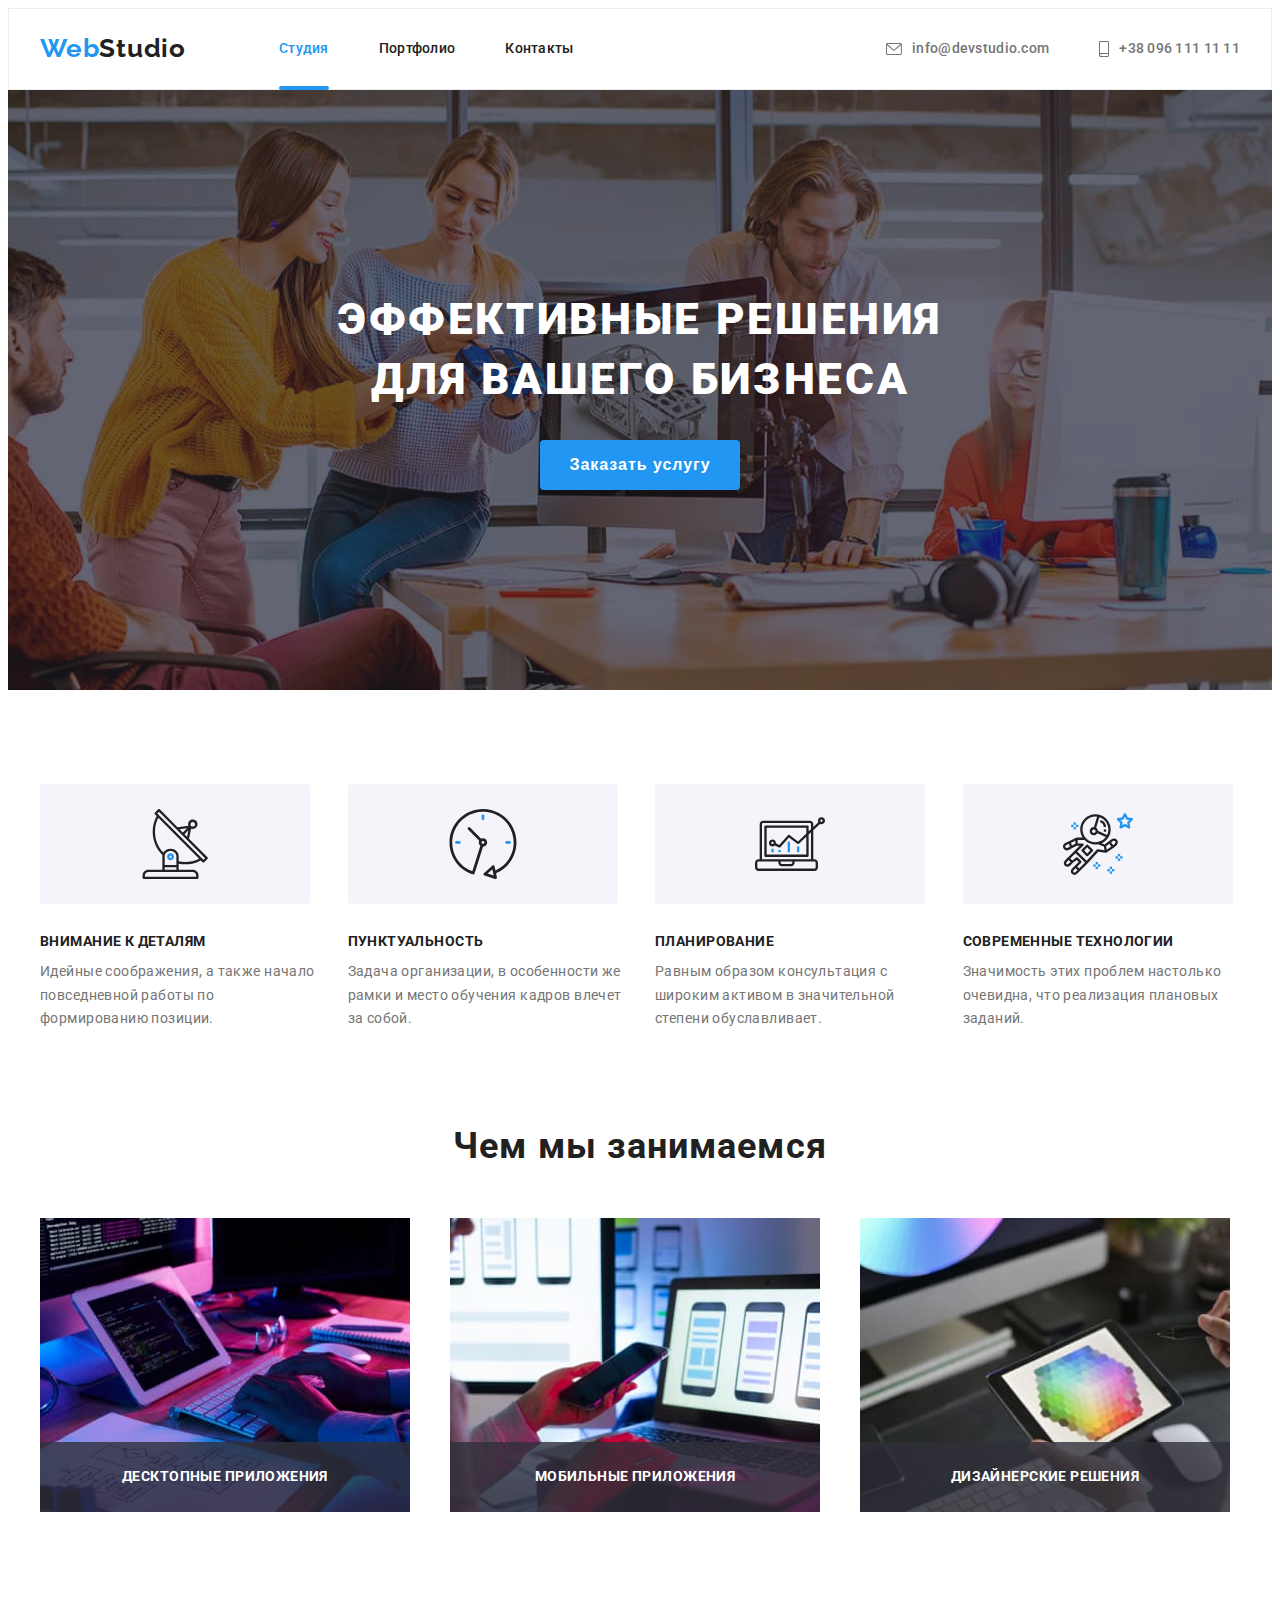
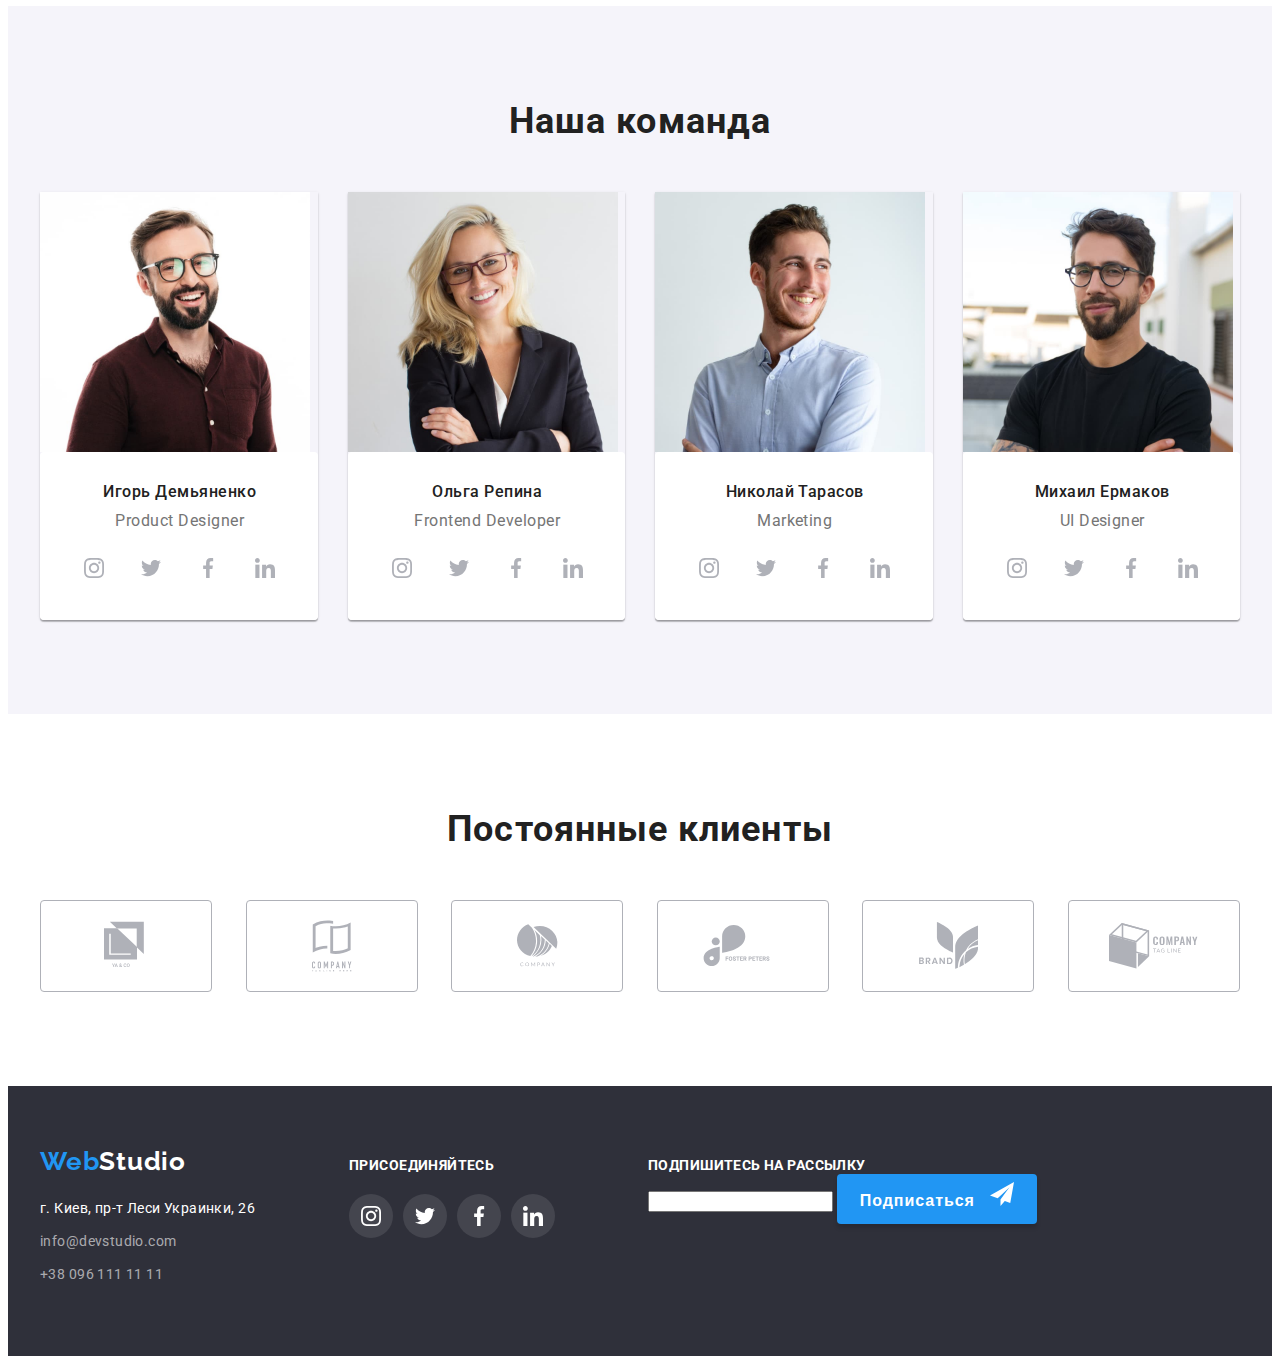
==== index.html @ 604c95b8 "ДЗ 6" ====
<!DOCTYPE html>
<html lang="ru">

<head>
    <meta charset="UTF-8">
    <meta name="viewport" content="width=device-width, initial-scale=1.0" />
    <title>Вебстудия</title>
    <link rel="preconnect" href="https://fonts.gstatic.com">
    <link href="https://fonts.googleapis.com/css2?family=Raleway:wght@700&family=Roboto:wght@400;500;700;900&display=swap"
        rel="stylesheet">
    <link rel="stylesheet" href="https://cdnjs.cloudflare.com/ajax/libs/modern-normalize/1.0.0/modern-normalize.min.css"
        integrity="sha512-ISS7cAi1PEhQ8jnbJpJZMd29NlhNj4AWYyLOSp2CE/CsHxTCu+r+t0D2yoJudVrd0/8fTVPUVDzY5Tvli75u/g=="
        crossorigin="anonymous" />
    <link rel="stylesheet" href="./css/styles.css">
</head>

<body>
    <!--Шапка сайта-->
    <header class="header">
        <div class="container">
            <nav class="navigation">
                <a class="logo icon link" href="/" lang="en">Web<span class="logo-black">Studio</span></a>
                    <ul class="site-nav list">
                        <li class="head-item"><a class="nav-link link current" href="">Студия</a></li>
                        <li class="head-item"><a class="nav-link link" href="./portfolio.html">Портфолио</a></li>
                        <li class="head-item"><a class="nav-link link" href="">Контакты</a></li>
                    </ul>
            </nav>
                <ul class="contacts list">
                    <li class="head-item">
                        <a class="mail-link link" href="mailto:info@devstudio.com">
                            <svg class="logo-img" width="16px" height="12px">
                                <use href="./images/icons.svg#icon-mail"></use>
                            </svg>  info@devstudio.com</a>
                    </li>
                    <li class="head-item">
                        <a class="tel-link link" href="tel:+380961111111">
                            <svg class="logo-img" width="10px" height="16px">
                                <use href="./images/icons.svg#icon-tel"></use>
                            </svg >  +38 096 111 11 11</a>
                    </li>
                </ul>
        </div>
    </header>
    <main>
        <!--Hero-->
        <section class="hero">
                <div class="container">
                    <h1 class="hero-title">Эффективные решения для вашего бизнеса</h1>
                    <button class="hero-btn button" type="button" data-modal-open>Заказать услугу</button>
                </div>
        </section>
        <!--Преимущества-->
        <section class="advantages section">
            <div class="container">
                <h2 class="visually-hidden">Преимущества</h2>
                <ul class="features list">
                    <li class="features-list">
                        <div class="feature-icons">
                            <svg class="feature-logo">
                                <use href="./images/icons.svg#icon-satellite"></use>
                            </svg>
                        </div>
                        <h3 class="feature-title">Внимание к деталям</h3>
                        <p class="description">Идейные соображения, а также начало повседневной работы по формированию позиции.</p>
                    </li>
                    <li class="features-list">
                        <div class="feature-icons">
                            <svg class="feature-logo">
                                <use href="./images/icons.svg#icon-clock"></use>
                            </svg>
                        </div>
                        <h3 class="feature-title">Пунктуальность</h3>
                        <p class="description">Задача организации, в особенности же рамки и место обучения кадров влечет за собой.</p>
                    </li>
                    <li class="features-list">
                        <div class="feature-icons">
                            <svg class="feature-logo">
                                <use href="./images/icons.svg#icon-diagram"></use>
                            </svg>
                        </div>
                        <h3 class="feature-title">Планирование</h3>
                        <p class="description">Равным образом консультация с широким активом в значительной степени обуславливает.</p>
                    </li>
                    <li class="features-list">
                        <div class="feature-icons">
                            <svg class="feature-logo">
                                <use href="./images/icons.svg#icon-astronaut"></use>
                            </svg>
                        </div>
                        <h3 class="feature-title">Современные технологии</h3>
                        <p class="description">Значимость этих проблем настолько очевидна, что реализация плановых заданий.</p>
                    </li>
                </ul>
            </div>
        </section>
        <!--Чем мы занимаемся-->
        <section class="services">
            <div class="container">
                <h2 class="subtitle title">Чем мы занимаемся</h2>
                    <ul class="services-list list">
                        <li class="services-list-item">
                            <div class="services-card">
                                <img class="services-list-img" src="./images/img.jpg" alt="Разработчик пишет код" width="370" height="294">
                                <p class="services-list-item-text">Десктопные приложения</p>
                            </div>
                        </li>
                        <li class="services-list-item">
                            <div class="services-card">
                                <img class="services-list-img" src="./images/img(1).jpg" alt="Разработчик адаптирует код для телефона" width="370" height="294">
                                <p class="services-list-item-text">Мобильные приложения</p>
                            </div>
                        </li>
                        <li class="services-list-item">
                            <div class="services-card">
                                <img class="services-list-img" src="./images/img(2).jpg" alt="Разработчик адаптирует код для планшета" width="370" height="294">
                                <p class="services-list-item-text">Дизайнерские решения</p>
                            </div>
                        </li>
                    </ul>
            </div>
        </section>
        <!--Наша команда-->
        <section class="team">
            <div class="container">
                <h2 class="title-team title">Наша команда</h2>
                <ul class="team-list list">
                    <li class="team-list-item">
                        <img class="team-list-img" src="./images/img(3).jpg" alt="Игорь" width="270" height="260">
                            <div class="team-list-item-description">
                                <h3 class="team-list-title">Игорь Демьяненко</h3>
                                <p class="team-list-position" lang="en">Product Designer</p>
                                <ul class="social-list list">
                                    <li class="social-list-item">
                                        <a href="" class="social-list-link soc-link">
                                            <svg class="social-list-icon" width="20px" height="20px">
                                                <use href="./images/icons.svg#icon-instagram"></use>
                                            </svg>
                                        </a>
                                    </li>
                                    <li class="social-list-item">
                                        <a href="" class="social-list-link soc-link">
                                            <svg class="social-list-icon" width="20px" height="20px">
                                                <use href="./images/icons.svg#icon-twitter"></use>
                                            </svg>
                                        </a>
                                    </li>
                                    <li class="social-list-item">
                                        <a href="" class="social-list-link soc-link">
                                            <svg class="social-list-icon" width="20px" height="20px">
                                                <use href="./images/icons.svg#icon-facebook"></use>
                                            </svg>
                                        </a>
                                    </li>
                                    <li class="social-list-item">
                                        <a href="" class="social-list-link soc-link">
                                            <svg class="social-list-icon" width="20px" height="20px">
                                                <use href="./images/icons.svg#icon-linkedin"></use>
                                            </svg>
                                        </a>
                                    </li>
                                </ul>
                            </div>
                    </li>
                    <li class="team-list-item">
                        <img class="team-list-img" src="./images/img(4).jpg" alt="Ольга" width="270" height="260">
                            <div class="team-list-item-description">
                                <h3 class="team-list-title">Ольга Репина</h3>
                                <p class="team-list-position" lang="en">Frontend Developer</p>
                                <ul class="social-list list">
                                    <li class="social-list-item">
                                        <a href="" class="social-list-link soc-link">
                                            <svg class="social-list-icon" width="20px" height="20px">
                                                <use href="./images/icons.svg#icon-instagram"></use>
                                            </svg>
                                        </a>
                                    </li>
                                    <li class="social-list-item">
                                        <a href="" class="social-list-link soc-link">
                                            <svg class="social-list-icon" width="20px" height="20px">
                                                <use href="./images/icons.svg#icon-twitter"></use>
                                            </svg>
                                        </a>
                                    </li>
                                    <li class="social-list-item">
                                        <a href="" class="social-list-link soc-link">
                                            <svg class="social-list-icon" width="20px" height="20px">
                                                <use href="./images/icons.svg#icon-facebook"></use>
                                            </svg>
                                        </a>
                                    </li>
                                    <li class="social-list-item">
                                        <a href="" class="social-list-link soc-link">
                                            <svg class="social-list-icon" width="20px" height="20px">
                                                <use href="./images/icons.svg#icon-linkedin"></use>
                                            </svg>
                                        </a>
                                    </li>
                                </ul>
                            </div>
                    </li>
                    <li class="team-list-item">
                        <img class="team-list-img" src="./images/img(5).jpg" alt="Николай" width="270" height="260">
                            <div class="team-list-item-description">
                                <h3 class="team-list-title">Николай Тарасов</h3>
                                <p class="team-list-position" lang="en">Marketing</p>
                                <ul class="social-list list">
                                    <li class="social-list-item">
                                        <a href="" class="social-list-link soc-link">
                                            <svg class="social-list-icon" width="20px" height="20px">
                                                <use href="./images/icons.svg#icon-instagram"></use>
                                            </svg>
                                        </a>
                                    </li>
                                    <li class="social-list-item">
                                        <a href="" class="social-list-link soc-link">
                                            <svg class="social-list-icon" width="20px" height="20px">
                                                <use href="./images/icons.svg#icon-twitter"></use>
                                            </svg>
                                        </a>
                                    </li>
                                    <li class="social-list-item">
                                        <a href="" class="social-list-link soc-link">
                                            <svg class="social-list-icon" width="20px" height="20px">
                                                <use href="./images/icons.svg#icon-facebook"></use>
                                            </svg>
                                        </a>
                                    </li>
                                    <li class="social-list-item">
                                        <a href="" class="social-list-link soc-link">
                                            <svg class="social-list-icon" width="20px" height="20px">
                                                <use href="./images/icons.svg#icon-linkedin"></use>
                                            </svg>
                                        </a>
                                    </li>
                                </ul>
                            </div>
                    </li>
                    <li class="team-list-item">
                        <img class="team-list-img" src="./images/img(6).jpg" alt="Михаил" width="270" height="260">
                            <div class="team-list-item-description">
                                <h3 class="team-list-title">Михаил Ермаков</h3>
                                <p class="team-list-position" lang="en">UI Designer</p>
                                <ul class="social-list list">
                                    <li class="social-list-item">
                                        <a href="" class="social-list-link soc-link">
                                            <svg class="social-list-icon" width="20px" height="20px">
                                                <use href="./images/icons.svg#icon-instagram"></use>
                                            </svg>
                                        </a>
                                    </li>
                                    <li class="social-list-item">
                                        <a href="" class="social-list-link soc-link">
                                            <svg class="social-list-icon" width="20px" height="20px">
                                                <use href="./images/icons.svg#icon-twitter"></use>
                                            </svg>
                                        </a>
                                    </li>
                                    <li class="social-list-item">
                                        <a href="" class="social-list-link soc-link">
                                            <svg class="social-list-icon" width="20px" height="20px">
                                                <use href="./images/icons.svg#icon-facebook"></use>
                                            </svg>
                                        </a>
                                    </li>
                                    <li class="social-list-item">
                                        <a href="" class="social-list-link soc-link">
                                            <svg class="social-list-icon" width="20px" height="20px">
                                                <use href="./images/icons.svg#icon-linkedin"></use>
                                            </svg>
                                        </a>
                                    </li>
                                </ul>
                            </div>
                    </li>
                </ul>
            </div>
        </section>
        <!--Постояныые клиенты-->
        <section class="clients">
            <div class="container">
                <h2 class="title-clients title">Постоянные клиенты</h2>
                <ul class="clients-list list">
                    <li class="clients-list-icon">
                        <a class="clients-icon-link link" href="">
                            <svg class="clients-logo" width="44px" height="50px">
                                <use href="./images/icons.svg#icon-logo-1"></use>
                            </svg>
                        </a>
                    </li>
                    <li class="clients-list-icon">
                        <a class="clients-icon-link link" href="">
                            <svg class="clients-logo" width="40px" height="52px">
                                <use href="./images/icons.svg#icon-logo-2"></use>
                            </svg>
                        </a>
                    </li>
                    <li class="clients-list-icon">
                        <a class="clients-icon-link link" href="">
                            <svg class="clients-logo" width="41px" height="43px">
                                <use href="./images/icons.svg#icon-logo-3"></use>
                            </svg>
                        </a>
                    </li>
                    <li class="clients-list-icon">
                        <a class="clients-icon-link link" href="">
                            <svg class="clients-logo" width="80px" height="42px">
                                <use href="./images/icons.svg#icon-logo-4"></use>
                            </svg>
                        </a>
                    </li>
                    <li class="clients-list-icon">
                        <a class="clients-icon-link link" href="">
                            <svg class="clients-logo" width="59px" height="47px">
                                <use href="./images/icons.svg#icon-logo-5"></use>
                            </svg>
                        </a>
                    </li>
                    <li class="clients-list-icon">
                        <a class="clients-icon-link link" href="">
                            <svg class="clients-logo" width="89px" height="46px">
                                <use href="./images/icons.svg#icon-logo-6"></use>
                            </svg>
                        </a>
                    </li>
                </ul>
            </div>
        </section>
    </main>
    <!--Подвал сайта-->
    <footer class="footer">
        <div class="footer-container container">
            <div class="left-side">
                <a class="logo link" href="" lang="en">Web<span class="logo-white">Studio</span></a>
                <address class="address">
                    <ul class="footer-contacts list">
                        <li class="footer-contacts-list"><a class="footer-adress white link" href="https://goo.gl/maps/LXZm2R2SJm3Z9BvE9">г. Киев, пр-т Леси Украинки, 26</a></li>
                        <li class="footer-contacts-list"><a class="footer-adress link" href="mailto:info@devstudio.com" lang="en">info@devstudio.com</a></li>
                        <li class="footer-contacts-list"><a class="footer-adress link" href="tel:+380961111111">+38 096 111 11 11</a></li>
                    </ul>
                </address> 
            </div>
            <div class="right-side">
                <p class="footer-social-list">присоединяйтесь</p>
                <ul class="footer-social-list-icons list">
                    <li class="social-list-item">
                        <a href="" class="footer-social-list-link soc-link">
                            <svg class="social-list-icon" width="20px" height="20px">
                                <use href="./images/icons.svg#icon-instagram"></use>
                            </svg>
                        </a>
                    </li>
                    <li class="social-list-item">
                        <a href="" class="footer-social-list-link soc-link">
                            <svg class="social-list-icon" width="20px" height="20px">
                                <use href="./images/icons.svg#icon-twitter"></use>
                            </svg>
                        </a>
                    </li>
                    <li class="social-list-item">
                        <a href="" class="footer-social-list-link soc-link">
                            <svg class="social-list-icon" width="20px" height="20px">
                                <use href="./images/icons.svg#icon-facebook"></use>
                            </svg>
                        </a>
                    </li>
                    <li class="social-list-item">
                        <a href="" class="footer-social-list-link soc-link">
                            <svg class="social-list-icon" width="20px" height="20px">
                                <use href="./images/icons.svg#icon-linkedin"></use>
                            </svg>
                        </a>
                    </li>
                </ul>
            </div>
            <div class="footer-form">
                <b class="form-item">Подпишитесь на рассылку</b>
                <form>
                    <input type="email">
                    <label></label>
                    <button type="submit" class="footer-modal-btn hero-btn button">
                        <span>Подписаться</span>
                        <svg class="button-icon" width="24px" height="24px">
                            <use href="./images/icons.svg#icon-send"></use>
                        </svg>
                    </button>
                </form>
            </div>
        </div>
    </footer>
    <div class="backdrop is-hidden" data-modal>
        <div class="modal">
            <button type="button" class="modal-btn-close" data-modal-close>
                <svg class="btn-close" width="11px" height="11px">
                    <use href="./images/icons.svg#icon-close"></use>
                </svg>
            </button>
            <b class="modal-text">Оставьте свои данные, мы вам перезвоним</b>
            <form action="#" class="modal-form">
                <label class="modal-form-field" for="">
                    Имя
                    <span class="modal-form-input-wrapper">
                        <input type="text" name="user-name" class="modal-form-input" required minlength="2">
                        <svg class="form-icon" width="18px" height="18px">
                            <use href="./images/icons.svg#icon-form-name"></use>
                        </svg>
                    </span>
                </label>
                <label class="modal-form-field" for="">
                    Телефон
                    <span class="modal-form-input-wrapper">
                        <input type="tel" name="user-phone" class="modal-form-input" required pattern="[0-9]{3}-[0-9]{3}-[0-9]{2}-[0-9]{2}"
                            title="096-111-11-11">
                        <svg class="form-icon" width="18px" height="18px">
                            <use href="./images/icons.svg#icon-form-phone"></use>
                        </svg>
                    </span>
                </label>
                <label class="modal-form-field" for="">
                    Почта
                    <span class="modal-form-input-wrapper">
                        <input type="email" name="user-mail" class="modal-form-input" required>
                        <svg class="form-icon" width="18px" height="18px">
                            <use href="./images/icons.svg#icon-form-email"></use>
                        </svg>
                    </span>
                </label>
                <label class="modal-form-field" for="">
                    Комментарий
                    <textarea name="user-message" id="" class="modal-form-message" placeholder="Введите текст"></textarea>
                </label>
                <input type="checkbox" id="user-term" name="user-term" class="modal-form-term visually-hidden">
                <label for="user-term" class="modal-form-check-desc">Соглашаюсь с рассылкой и принимаю <a href="" class="form-link">Условия договора</a></label>
                <button type="submit" class="modal-form-btn hero-btn button">Отправить</button>
            </form>
        </div>
    </div>
    <script src="./js/modal.js"></script>
</body>
</html>
---- css/styles.css ----
:root {
  --main-font: "Roboto", sans-serif;
  --secondary-font: "Raleway", sans-serif;
  --accent-color: #2196f3;
  --footer-color: #2f303a;
  --background-color: #ffffff;
  --font-color: #212121;
  --description-color: #757575;
  --secondary-background: #f5f4fa;
  --adress-color: rgba(255, 255, 255, 0.6);
  --border-cards: #eeeeee;
  --accent-padding-top: 94px;
  --accent-padding-bottom: 94px;
  --color-link: #afb1b8;
  --color-footer-link: rgba(255, 255, 255, 0.1);
  --color-border-header: #ececec;
  --color-hover-btn: #188ce8;
}
body {
  font-family: var(--main-font);
  background-color: var(--background-color);
}
h1,
h2,
h3,
h4,
h5,
h6,
p {
  margin: 0;
}
ul,
ol {
  margin: 0;
  padding: 0;
}
img {
  display: block;
}
.link {
  text-decoration: none;
}
.list {
  list-style: none;
}
.address {
  font-style: normal;
}
.visually-hidden {
  position: absolute !important;
  clip: rect(1px 1px 1px 1px); /* IE6, IE7 */
  clip: rect(1px, 1px, 1px, 1px);
  padding: 0 !important;
  border: 0 !important;
  height: 1px !important;
  width: 1px !important;
  overflow: hidden;
}
.container {
  width: 1200px;
  margin: 0 auto;
  padding-left: 15px;
  padding-right: 15px;
}
/*COMPONENTS*/
.logo {
  font-family: var(--secondary-font);
  font-weight: 700;
  font-size: 26px;
  line-height: 1.19;
  letter-spacing: 0.03em;
  color: var(--accent-color);
}
.button {
  font-size: 16px;
  line-height: 1.88;
  letter-spacing: 0.06em;
  cursor: pointer;
  border: none;
  border-radius: 4px;
}
.soc-link {
  display: flex;
  justify-content: center;
  align-items: center;
  border-radius: 50%;
  width: 44px;
  height: 44px;
}
/*END COMPONENTS*/

/*SITE NAV*/
.header {
  border: 1px solid var(--color-border-header);
}
.header .container {
  display: flex;
  align-items: center;
}
.navigation {
  display: flex;
  align-items: center;
}
.site-nav {
  display: flex;
  align-items: center;
}
.contacts {
  display: flex;
  justify-content: center;
  align-items: center;
  margin-left: auto;
}
.logo {
  margin-right: 93px;
}
.logo.icon {
  padding-top: 24px;
  padding-bottom: 25px;
}
.nav-link:hover,
.nav-link:focus {
  color: var(--accent-color);
}
.head-item:not(:last-child) {
  margin-right: 50px;
}
.logo-black {
  color: var(--font-color);
}
.nav-link {
  font-weight: 500;
  font-size: 14px;
  line-height: 1.14;
  letter-spacing: 0.02em;
  color: var(--font-color);
  padding: 32px 0px;
  display: block;
  transition: color 250ms cubic-bezier(0.4, 0, 0.2, 1);
}
.mail-link.link:hover,
.mail-link.link:focus,
.tel-link.link:hover,
.tel-link.link:focus {
  color: var(--accent-color);
}
.mail-link.link:hover .logo-img,
.mail-link.link:focus .logo-img {
  fill: var(--accent-color);
}
.tel-link.link:hover .logo-img,
.tel-link.link:focus .logo-img {
  fill: var(--accent-color);
}
.site-nav .link.current {
  color: var(--accent-color);
}
.current::after {
  content: "";
  display: block;
  position: absolute;
  left: 0;
  bottom: -1px;
  width: 100%;
  height: 4px;
  background-color: var(--accent-color);
  border-radius: 4px;
}
.head-item {
  position: relative;
}
.tel-link,
.mail-link {
  display: flex;
  align-items: center;
  font-weight: 500;
  font-size: 14px;
  line-height: 1.14;
  letter-spacing: 0.02em;
  color: var(--description-color);
  padding: 32px 0px;
  transition: color 250ms cubic-bezier(0.4, 0, 0.2, 1);
}
.logo-img {
  margin-right: 10px;
  fill: var(--description-color);
  transition: fill 250ms cubic-bezier(0.4, 0, 0.2, 1);
}
/*END SITE NAV*/

/*HERO*/
.hero {
  background-color: var(--footer-color);
  max-width: 1600px;
  padding-top: 200px;
  padding-bottom: 200px;
  text-align: center;
  margin-left: auto;
  margin-right: auto;
  background-image: linear-gradient(
      rgba(47, 48, 58, 0.4),
      rgba(47, 48, 58, 0.4)
    ),
    url(../images/bg-hero.jpg);
  background-position: center;
  background-repeat: no-repeat;
  background-size: cover;
  background-color: var(--footer-color);
}
.hero-title {
  font-weight: 900;
  font-size: 44px;
  line-height: 1.36;
  letter-spacing: 0.06em;
  color: var(--background-color);
  text-transform: uppercase;
  width: 696px;
  margin: 0 auto;
  margin-bottom: 30px;
}
.hero-btn {
  display: inline-block;
  font-weight: 700;
  background-color: var(--accent-color);
  color: var(--background-color);
  height: 50px;
  width: 200px;
  left: 700px;
  top: 430px;
  box-shadow: 0px 4px 4px 0px rgba(0, 0, 0, 0.15);
  transition: background-color 250ms cubic-bezier(0.4, 0, 0.2, 1);
}
.hero-btn:hover,
.hero-btn:focus {
  background-color: var(--color-hover-btn);
}
/*END HERO*/

/*FEATURES*/
.features {
  display: flex;
  align-items: center;
  margin-left: -30px;
  margin-top: -30px;
}
.features-list {
  flex-basis: calc(100% / 4 - 30px);
  margin-left: 30px;
  margin-top: 30px;
}
.feature-title {
  text-transform: uppercase;
  font-weight: 700;
  font-size: 14px;
  line-height: 1.14;
  letter-spacing: 0.03em;
  color: var(--font-color);
  margin-bottom: 10px;
}
.description {
  font-size: 14px;
  line-height: 1.71;
  letter-spacing: 0.03em;
  color: var(--description-color);
}
.advantages {
  padding-top: var(--accent-padding-top);
  padding-bottom: 47px;
}
.feature-logo {
  height: 70px;
  width: 70px;
}
.feature-icons {
  display: flex;
  justify-content: center;
  align-items: center;
  width: 270px;
  height: 120px;
  background: var(--secondary-background);
  border-radius: 4px;
  margin-bottom: 30px;
}
/*END FEATURES*/

/*SERVICES*/
.services {
  padding-top: 47px;
  padding-bottom: var(--accent-padding-bottom);
}
.services-list {
  display: flex;
  align-items: center;
  margin-left: -30px;
  margin-top: -30px;
}
.title {
  font-weight: 700;
  font-size: 36px;
  line-height: 1.17;
  letter-spacing: 0.03em;
  color: var(--font-color);
  text-align: center;
}
.subtitle {
  margin-bottom: 50px;
}
.services-list-item {
  flex-basis: calc(100% / 3 - 30px);
  margin-left: 30px;
  margin-top: 30px;
}
.services-card {
  position: relative;
}
.services-list-item-text {
  display: flex;
  justify-content: center;
  align-items: center;
  position: absolute;
  width: 370px;
  height: 70px;
  bottom: 0;
  left: 0;
  background-color: rgba(47, 48, 58, 0.8);
  color: var(--background-color);
  font-size: 14px;
  font-weight: 700;
  line-height: 1.14;
  letter-spacing: 0.03em;

  text-transform: uppercase;
}
/*END SERVICES*/

/*TEAM*/
.team {
  background-color: var(--secondary-background);
  padding-top: 94px;
  padding-bottom: var(--accent-padding-bottom);
}
.team-list {
  display: flex;
  align-items: center;
  margin-left: -30px;
  margin-top: -30px;
}
.title-team {
  margin-bottom: 50px;
}
.team-list-title {
  font-weight: 500;
  font-size: 16px;
  line-height: 1.19;
  letter-spacing: 0.03em;
  color: var(--font-color);
  margin-bottom: 10px;
}
.team-list-position {
  font-size: 16px;
  line-height: 1.19;
  letter-spacing: 0.03em;
  color: var(--description-color);
}
.team-list-item-description {
  padding: 30px 30px 30px 32px;
  text-align: center;
  background-color: var(--background-color);
  border-radius: 4px;
}
.team-list-item {
  flex-basis: calc(100% / 4 - 30px);
  margin-left: 30px;
  margin-top: 30px;
  box-shadow: 0px 1px 3px rgba(0, 0, 0, 0.12), 0px 1px 1px rgba(0, 0, 0, 0.14),
    0px 2px 1px rgba(0, 0, 0, 0.2);
  border-radius: 0px 0px 4px 4px;
}
.social-list {
  display: flex;
  align-items: center;
  justify-content: space-between;
  margin-top: 16px;
}
.social-list-link {
  background-color: var(--background-color);
  fill: var(--color-link);
  transition: fill 250ms cubic-bezier(0.4, 0, 0.2, 1),
    background-color 250ms cubic-bezier(0.4, 0, 0.2, 1);
}
.social-list-link:hover,
.social-list-link:focus {
  fill: var(--background-color);
  background-color: var(--accent-color);
}
/*END TEAM*/

/*CLIENTS*/
.clients-icon-link {
  display: flex;
  justify-content: center;
  align-items: center;
  width: 170px;
  height: 90px;
  background-color: var(--background-color);
  border: 1px solid var(--color-link);
  border-radius: 4px;
  fill: var(--color-link);
  transition: fill 250ms cubic-bezier(0.4, 0, 0.2, 1),
    border 250ms cubic-bezier(0.4, 0, 0.2, 1);
}
.clients-list {
  display: flex;
  justify-content: space-between;
  align-items: center;
  margin-top: 50px;
}
.clients {
  padding-top: var(--accent-padding-top);
  padding-bottom: var(--accent-padding-bottom);
}
.clients-icon-link:hover,
.clients-icon-link:focus {
  border: 1px solid var(--accent-color);
  fill: var(--accent-color);
}
/*END CLIENTS*/

/*FOOTER*/
.footer {
  background-color: var(--footer-color);
  padding-top: 60px;
  padding-bottom: 60px;
}
.footer-container {
  display: flex;
  align-items: baseline;
}
.logo-white {
  color: var(--background-color);
}
.footer-adress {
  font-size: 14px;
  line-height: 1.71;
  letter-spacing: 0.03em;
  color: var(--adress-color);
  transition: color 250ms cubic-bezier(0.4, 0, 0.2, 1);
}
.footer-adress:hover,
.footer-adress:focus {
  color: var(--background-color);
}
.footer-adress.white {
  color: var(--background-color);
}
.footer-contacts {
  margin-top: 20px;
}
.footer-contacts-list {
  margin-bottom: 9px;
}
.footer-adress:hover,
.footer-adress:focus {
  color: var(--accent-color);
}
.footer-social-list {
  font-size: 14px;
  font-weight: 700;
  line-height: 1.14;
  letter-spacing: 0.03em;
  color: var(--background-color);
  margin-bottom: 20px;
  text-transform: uppercase;
}
.right-side {
  width: 206px;
  height: 80px;
  margin-left: 70px;
}
.footer-social-list-icons {
  display: flex;
  align-items: center;
  justify-content: space-between;
}
.footer-social-list-link {
  background-color: var(--color-footer-link);
  fill: var(--background-color);
  transition: background-color 250ms cubic-bezier(0.4, 0, 0.2, 1);
}
.footer-social-list-link:hover,
.footer-social-list-link:focus {
  background-color: var(--accent-color);
}
.footer-form {
  height: 86px;
  width: 570px;
  margin-left: 93px;
}
.form-item {
  font-size: 14px;
  font-weight: 700;
  line-height: 1.14;
  letter-spacing: 0.03em;
  color: var(--background-color);
  text-transform: uppercase;
}
.button-icon {
  fill: var(--background-color);
  margin-left: 10px;
}
.footer-modal-btn {
}
/*END FOOTER*/

/*PORTFOLIO*/
.portfolio {
  padding-top: var(--accent-padding-top);
  padding-bottom: var(--accent-padding-bottom);
}
.portfolio-list {
  display: flex;
  align-items: center;
  justify-content: center;
  margin-bottom: 50px;
}
.modal-btn {
  font-weight: 500;
  color: var(--font-color);
  background-color: var(--secondary-background);
  height: 38px;
  width: 128px;
  left: 576px;
  top: 174px;
  transition: background-color 250ms cubic-bezier(0.4, 0, 0.2, 1),
    color 250ms cubic-bezier(0.4, 0, 0.2, 1),
    box-shadow 250ms cubic-bezier(0.4, 0, 0.2, 1);
}
.modal-btn:hover,
.modal-btn:focus {
  background-color: var(--accent-color);
  color: var(--background-color);
  box-shadow: 0px 3px 1px rgba(0, 0, 0, 0.1), 0px 1px 2px rgba(0, 0, 0, 0.08),
    0px 2px 2px rgba(0, 0, 0, 0.12);
}
.modal-btn.blue {
  background-color: var(--accent-color);
  color: var(--background-color);
  height: 38px;
  width: 73px;
  left: 495px;
  top: 174px;
  box-shadow: 0px 3px 1px rgba(0, 0, 0, 0.1), 0px 1px 2px rgba(0, 0, 0, 0.08),
    0px 2px 2px rgba(0, 0, 0, 0.12);
}
.projects-list-title {
  font-weight: 700;
  font-size: 18px;
  line-height: 2;
  letter-spacing: 0.06em;
  color: var(--font-color);
}
.projects-list-text {
  font-size: 16px;
  line-height: 1.88;
  letter-spacing: 0.03em;
  color: var(--description-color);
}
.portfolio-list-item:not(:last-child) {
  margin-right: 8px;
}
.projects-list {
  display: flex;
  align-items: center;
  flex-wrap: wrap;
  margin-left: -30px;
  margin-top: -30px;
}
.projects-list-card {
  flex-basis: calc(100% / 3 - 30px);
  margin-left: 30px;
  margin-top: 30px;
}
.projects-card {
  display: block;
}
.projects-card:hover,
.projects-card:focus {
  box-shadow: 0px 4px 4px 0px rgba(0, 0, 0, 0.25);
  transition: box-shadow 250ms cubic-bezier(0.4, 0, 0.2, 1);
}
.card {
  padding: 20px 24px;
  border-right: 1px solid var(--border-cards);
  border-bottom: 1px solid var(--border-cards);
  border-left: 1px solid var(--border-cards);
}
.overlay {
  position: absolute;
  top: 0;
  left: 0;
  height: 100%;
  background-color: rgba(33, 150, 243, 0.9);
  color: var(--background-color);
  font-size: 18px;
  line-height: 1.56;
  letter-spacing: 0.03em;
  text-align: left;
  padding: 63px 24px;
  overflow: auto;
  transform: translateY(100%);
  transition: transform 250ms cubic-bezier(0.4, 0, 0.2, 1);
}
.projects-card-overlay {
  position: relative;
  overflow: hidden;
}
.projects-card:hover .overlay,
.projects-card:focus .overlay {
  transform: translateY(0%);
}
/*END PORTFOLIO*/

/*Modal*/
.backdrop {
  position: fixed;
  top: 0;
  left: 0;
  width: 100vw;
  height: 100vh;
  background-color: rgba(0, 0, 0, 0.2);
  transition: all 250ms cubic-bezier(0.4, 0, 0.2, 1);
}
.modal {
  position: absolute;
  top: 50%;
  left: 50%;
  padding: 40px;
  transform: translate(-50%, -50%);
  height: 581px;
  width: 528px;
  border-radius: 4px;
  background-color: var(--background-color);
  box-shadow: 0px 4px 4px rgba(0, 0, 0, 0.25), 0px 1px 3px rgba(0, 0, 0, 0.12),
    0px 1px 1px rgba(0, 0, 0, 0.14), 0px 2px 1px rgba(0, 0, 0, 0.2);
}
.modal-btn-close {
  position: absolute;
  top: 8px;
  right: 8px;
  width: 30px;
  height: 30px;
  background-color: var(--background-color);
  border: 1px solid rgba(0, 0, 0, 0.1);
  border-radius: 50%;
  cursor: pointer;
}
.is-hidden {
  opacity: 0;
  visibility: hidden;
  pointer-events: none;
}
.modal-form {
  display: flex;
  flex-direction: column;
}
.modal-text {
  font-size: 20px;
  font-weight: 700;
  line-height: 1.15;
  letter-spacing: 0.03em;
  text-align: center;
  color: var(--font-color);
  padding-bottom: 2px;
}
.modal-form-input {
  width: 100%;
  height: 40px;
  border: 1px solid rgba(33, 33, 33, 0.2);
  border-radius: 4px;
  padding-left: 42px;
  transition: border-color 250ms cubic-bezier(0.4, 0, 0.2, 1);
}
.modal-form-input:focus {
  outline: none;
  border-color: var(--accent-color);
}
.form-icon {
  position: absolute;
  display: block;
  top: 50%;
  left: 12px;
  transform: translateY(-50%);
  transition: fill 250ms cubic-bezier(0.4, 0, 0.2, 1);
}
.modal-form-input:focus + .form-icon {
  fill: var(--accent-color);
}
.modal-form-input-wrapper {
  position: relative;
  display: block;
  margin-top: 4px;
}
.modal-form-field {
  font-size: 12px;
  line-height: 1.17;
  letter-spacing: 0.01em;
  color: var(--description-color);
  margin-top: 10px;
}
.modal-form-message {
  width: 100%;
  height: 120px;
  border: 1px solid rgba(33, 33, 33, 0.2);
  border-radius: 4px;
  padding: 12px 16px;
  resize: none;
  margin-top: 4px;
  transition: border-color 250ms cubic-bezier(0.4, 0, 0.2, 1);
  margin-bottom: 20px;
}
.modal-form-message::placeholder {
  font-size: 12px;
  font-weight: 400;
  line-height: 1.17;
  letter-spacing: 0.01em;
  color: rgba(117, 117, 117, 0.5);
}
.modal-form-message:focus {
  outline: none;
  border-color: var(--accent-color);
}
.modal-form-check-desc::before {
  display: inline-block;
  content: "";
  width: 16px;
  height: 15px;
  border: 2px solid var(--font-color);
  border-radius: 4px;
  cursor: pointer;
  margin-right: 8px;
  transition: border 250ms cubic-bezier(0.4, 0, 0.2, 1);
}
.modal-form-term:checked + .modal-form-check-desc::before {
  background-image: url(../images/icon-check.svg);
  background-color: var(--accent-color);
  background-position: center;
  border-color: var(--accent-color);
  box-shadow: 0px 1px 3px rgba(0, 0, 0, 0.12), 0px 1px 1px rgba(0, 0, 0, 0.14),
    0px 2px 1px rgba(0, 0, 0, 0.2);
}
.modal-form-term:focus + .modal-form-check-desc::before {
  border: 2px solid var(--accent-color);
}
.modal-form-check-desc {
  font-size: 14px;
  line-height: 1.71;
  letter-spacing: 0.03em;
  color: var(--description-color);
}
.modal-form-btn {
  align-self: center;
  margin-top: 30px;
}
.modal-form-btn:hover,
.modal-form-btn:focus {
  background-color: var(--color-hover-btn);
}
.form-link {
  color: var(--accent-color);
}
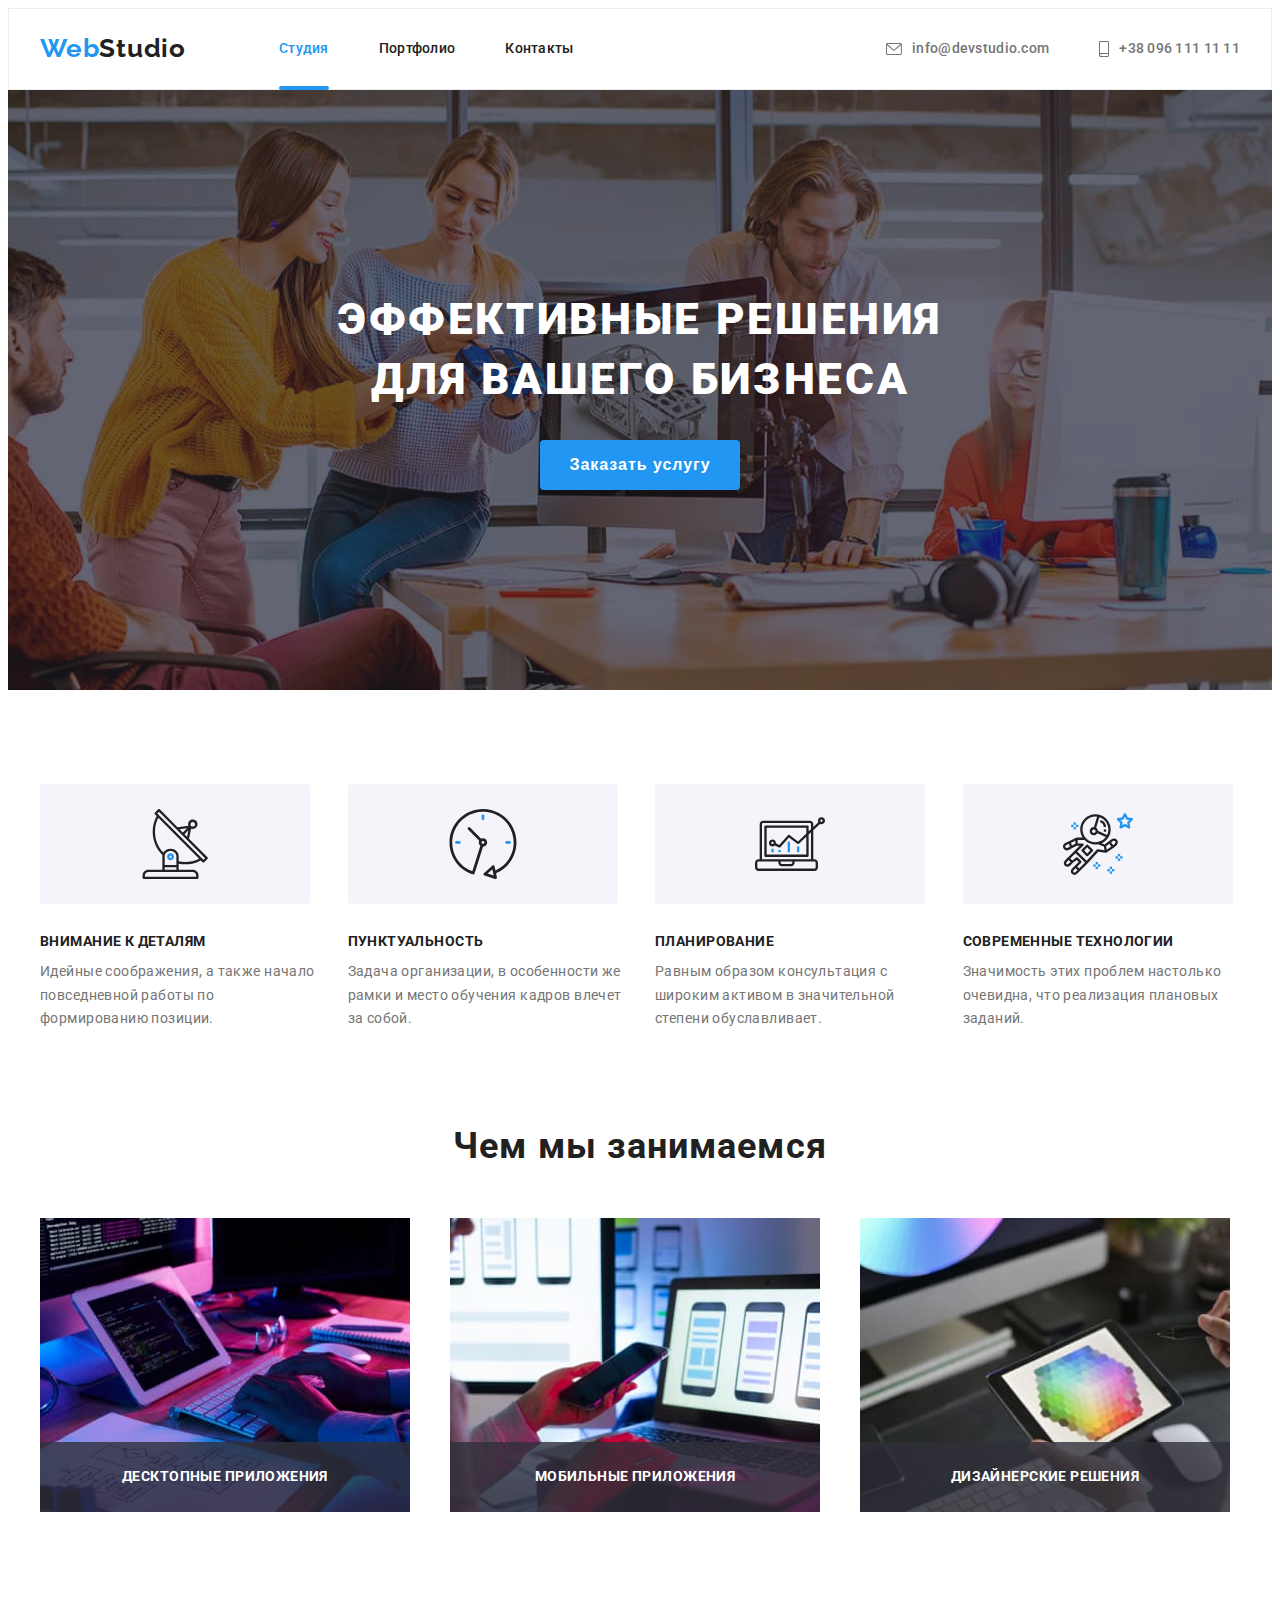
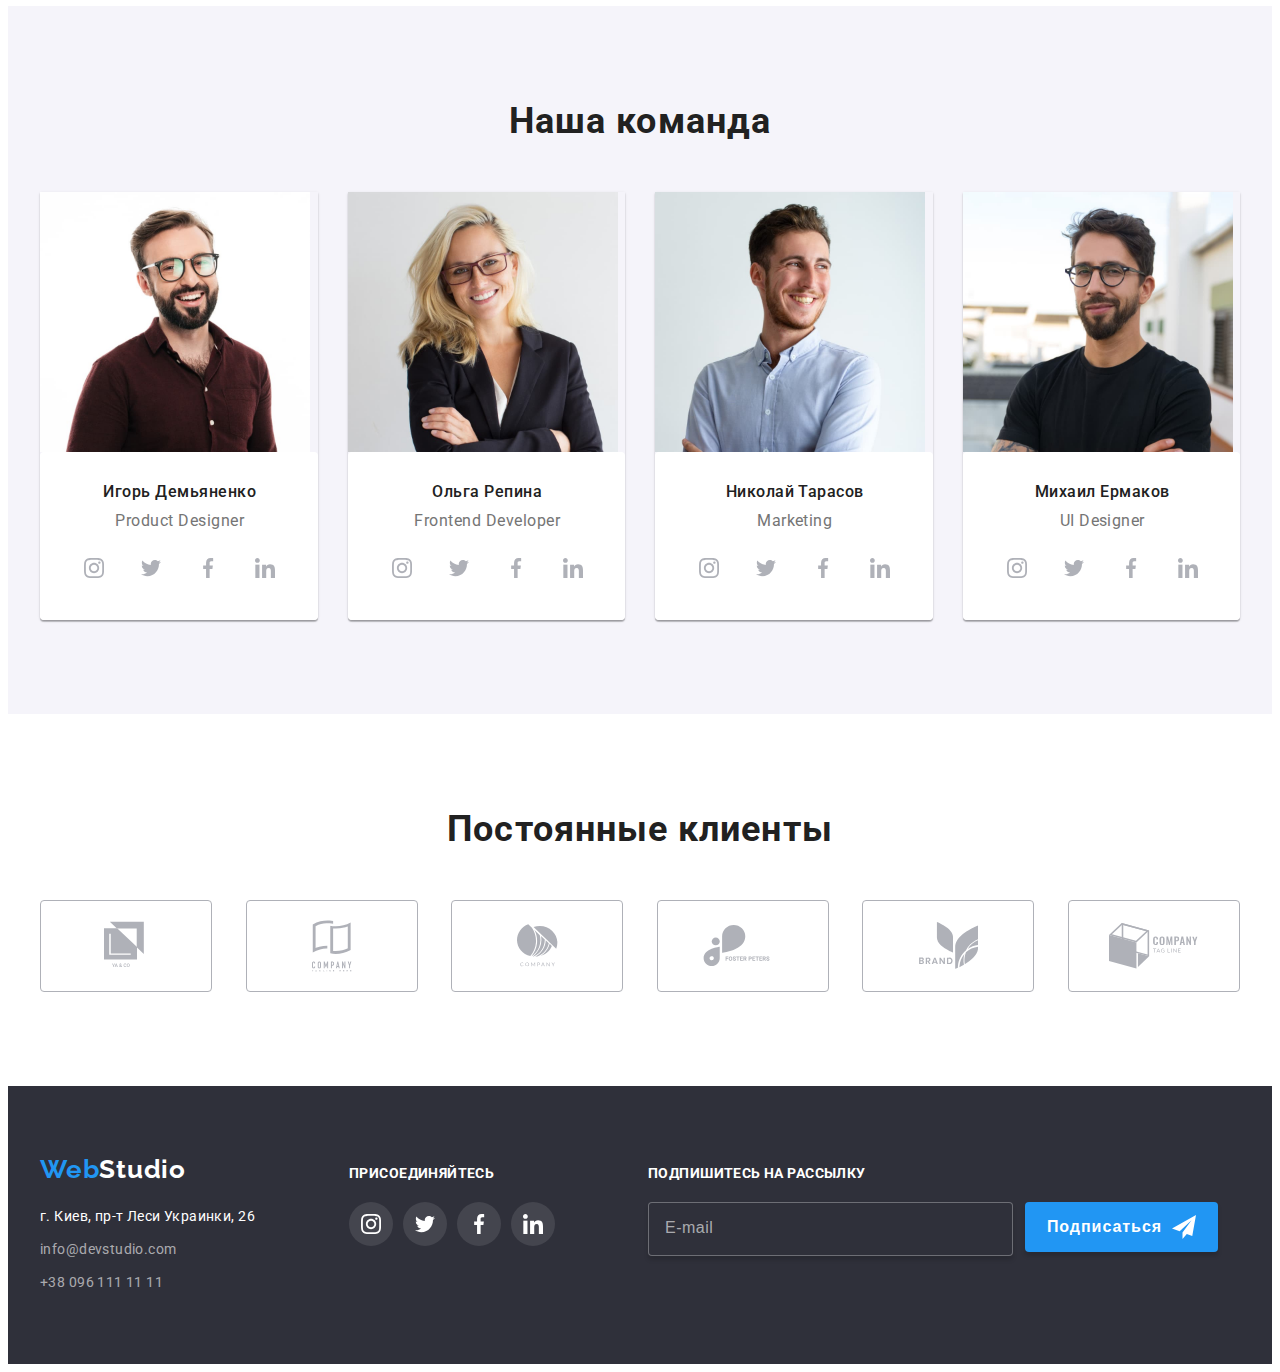
==== commit 3ea1c527: "ДЗ 6" ====
--- a/index.html
+++ b/index.html
@@ -373,13 +373,12 @@
                     </li>
                 </ul>
             </div>
-            <div class="footer-form">
+            <div class="footer-form-field">
                 <b class="form-item">Подпишитесь на рассылку</b>
-                <form>
-                    <input type="email">
-                    <label></label>
+                <form action="#" class="footer-form">
+                    <input type="email" name="footer-user-mail" class="footer-form-input" placeholder="E-mail" required>
                     <button type="submit" class="footer-modal-btn hero-btn button">
-                        <span>Подписаться</span>
+                        Подписаться
                         <svg class="button-icon" width="24px" height="24px">
                             <use href="./images/icons.svg#icon-send"></use>
                         </svg>
--- a/css/styles.css
+++ b/css/styles.css
@@ -491,24 +491,50 @@
 .footer-social-list-link:focus {
   background-color: var(--accent-color);
 }
-.footer-form {
+.footer-form-field {
   height: 86px;
   width: 570px;
   margin-left: 93px;
+  margin-top: 20px;
 }
 .form-item {
+  display: block;
   font-size: 14px;
   font-weight: 700;
   line-height: 1.14;
   letter-spacing: 0.03em;
   color: var(--background-color);
   text-transform: uppercase;
+}
+.footer-form {
+  display: flex;
+  margin-top: 20px;
+}
+.footer-form-input {
+  width: 358px;
+  height: 50px;
+  border: 1px solid rgba(255, 255, 255, 0.3);
+  box-shadow: 0px 4px 4px rgba(0, 0, 0, 0.15);
+  border-radius: 4px;
+  background-color: var(--footer-color);
+  margin-right: 12px;
+  padding-left: 16px;
+}
+.footer-form-input::placeholder {
+  font-size: 16px;
+  font-weight: 400;
+  line-height: 1.25;
+  letter-spacing: 0.03em;
+  color: var(--adress-color);
 }
 .button-icon {
   fill: var(--background-color);
   margin-left: 10px;
 }
 .footer-modal-btn {
+  display: flex;
+  justify-content: center;
+  align-items: center;
 }
 /*END FOOTER*/
 
